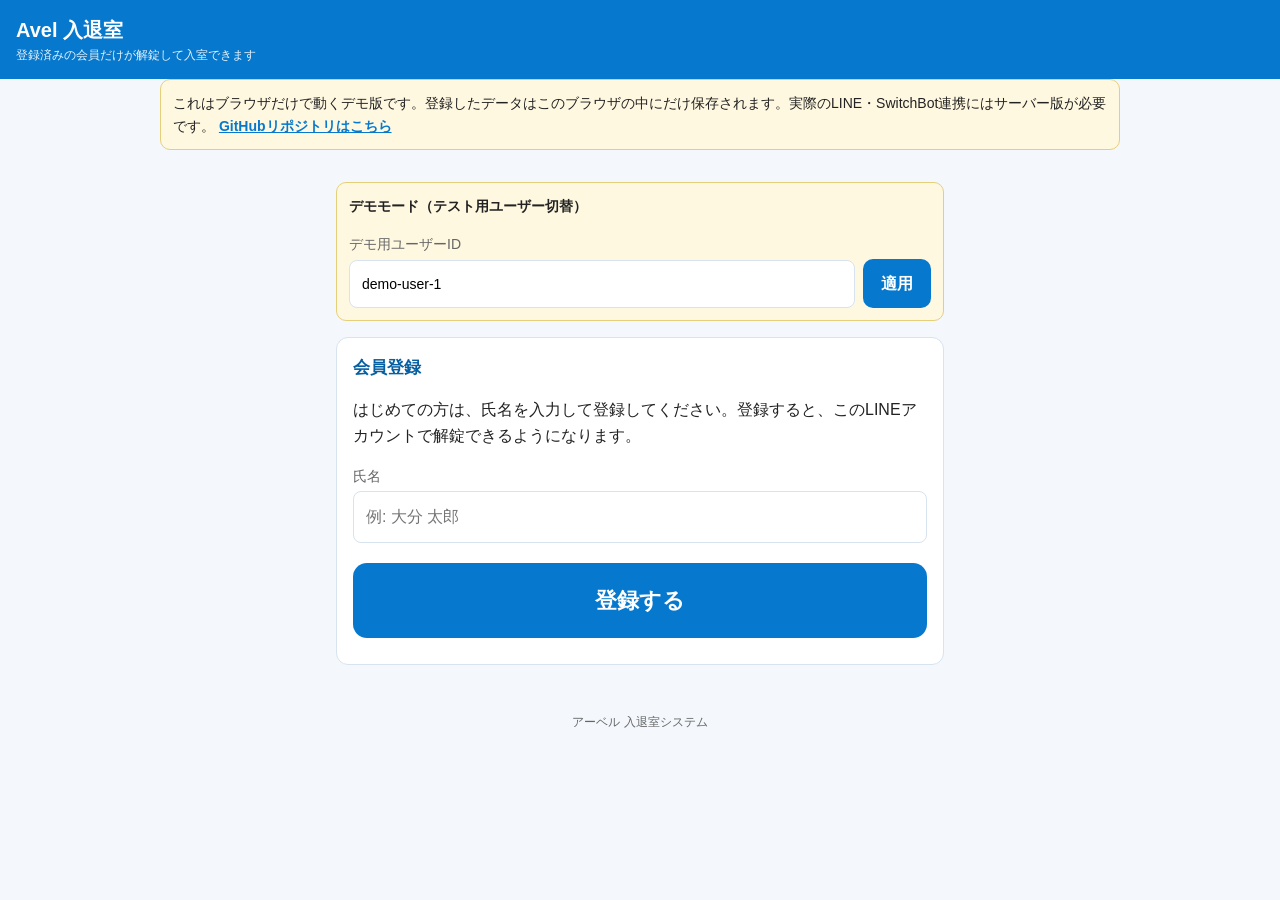
==== index.html @ 8617cf90 "GitHub Pages用 静的デモ: ブラウザ内で動くモックバックエンド＋デモバナー" ====
<!DOCTYPE html>
<html lang="ja">
<head>
<meta charset="UTF-8">
<meta name="viewport" content="width=device-width, initial-scale=1">
<title>アーベル 入退室</title>
<link rel="stylesheet" href="style.css">
<script src="https://static.line-scdn.net/liff/edge/2/sdk.js"></script>
</head>
<body>
<header class="app-header">
  <h1>Avel 入退室</h1>
  <div class="subtitle">登録済みの会員だけが解錠して入室できます</div>
</header>

<div class="static-demo-banner">
  これはブラウザだけで動くデモ版です。登録したデータはこのブラウザの中にだけ保存されます。実際のLINE・SwitchBot連携にはサーバー版が必要です。
  <a href="https://github.com/03masa5545-rgb/abel-entry-system" target="_blank" rel="noopener">GitHubリポジトリはこちら</a>
</div>

<main>
  <!-- デモモード時のみ表示 -->
  <div id="demoBar" class="demo-bar hidden">
    <div class="title">デモモード（テスト用ユーザー切替）</div>
    <div class="inline-form">
      <div class="grow">
        <label for="demoUserId">デモ用ユーザーID</label>
        <input type="text" id="demoUserId" placeholder="例: demo-user-1">
      </div>
      <button id="demoApplyBtn" type="button">適用</button>
    </div>
  </div>

  <div id="message" class="message" role="alert"></div>

  <div id="loading" class="card">読み込み中…</div>

  <!-- 未登録時 -->
  <section id="registerView" class="card hidden">
    <h2>会員登録</h2>
    <p>はじめての方は、氏名を入力して登録してください。登録すると、このLINEアカウントで解錠できるようになります。</p>
    <label for="regName">氏名</label>
    <input type="text" id="regName" autocomplete="name" placeholder="例: 大分 太郎">
    <div class="actions">
      <button id="registerBtn" type="button" class="btn-big">登録する</button>
    </div>
  </section>

  <!-- 登録済み -->
  <div id="mainView" class="hidden">
    <section class="card">
      <h2><span id="memberName"></span> さん</h2>
      <div class="status-box">
        <div class="state" id="stateText">—</div>
        <div class="detail" id="stateDetail"></div>
      </div>
      <button id="entryBtn" type="button" class="btn-big">入室（解錠）</button>
      <button id="exitBtn" type="button" class="btn-big btn-exit hidden">退室</button>
      <p class="small">退室の記録がない場合は、入室から12時間で自動退室扱いになります。</p>
    </section>

    <section class="card">
      <h2>あなたの順位</h2>
      <div class="rank-grid">
        <div class="rank-box">
          <div class="num" id="rankCount">—</div>
          <div class="lbl">利用回数</div>
        </div>
        <div class="rank-box">
          <div class="num" id="rankDuration">—</div>
          <div class="lbl">利用時間</div>
        </div>
      </div>
    </section>

    <section class="card">
      <h2>ランキング</h2>
      <div class="tabs" id="periodTabs">
        <button type="button" data-period="month" class="active">今月</button>
        <button type="button" data-period="last_month">先月</button>
        <button type="button" data-period="all">全期間</button>
      </div>
      <div class="tabs" id="typeTabs">
        <button type="button" data-type="count" class="active">回数</button>
        <button type="button" data-type="duration">時間</button>
      </div>
      <div class="table-wrap">
        <table>
          <thead><tr><th>順位</th><th>名前</th><th>回数</th><th>時間</th></tr></thead>
          <tbody id="rankingBody"><tr><td colspan="4">読み込み中…</td></tr></tbody>
        </table>
      </div>
    </section>

    <section class="card">
      <h2>あなたの利用履歴</h2>
      <ul class="plain" id="historyList"><li>読み込み中…</li></ul>
    </section>
  </div>
</main>

<footer class="app-footer">アーベル 入退室システム</footer>
<script src="mock-backend.js"></script>
<script src="app.js"></script>
</body>
</html>
---- style.css ----
/* アーベル入退室システム 共通スタイル
   基調色: 青 #0679CE / スマホ前提・ボタン大きめ */

:root {
  --blue: #0679ce;
  --blue-dark: #055fa1;
  --blue-light: #e8f3fb;
  --text: #222;
  --gray: #666;
  --border: #d7e3ee;
  --error-bg: #fdecec;
  --error-text: #b3261e;
  --ok-bg: #e7f6ec;
  --ok-text: #146c2e;
}

* { box-sizing: border-box; }

body {
  margin: 0;
  font-family: -apple-system, "Hiragino Kaku Gothic ProN", "Hiragino Sans",
    "Noto Sans JP", Meiryo, sans-serif;
  color: var(--text);
  background: #f4f8fc;
  line-height: 1.6;
  -webkit-text-size-adjust: 100%;
}

header.app-header {
  background: var(--blue);
  color: #fff;
  padding: 14px 16px;
}
header.app-header h1 {
  margin: 0;
  font-size: 20px;
  font-weight: 700;
}
header.app-header .subtitle {
  font-size: 12px;
  opacity: 0.9;
}

main {
  max-width: 640px;
  margin: 0 auto;
  padding: 16px;
}
main.wide { max-width: 960px; }

.card {
  background: #fff;
  border: 1px solid var(--border);
  border-radius: 12px;
  padding: 16px;
  margin-bottom: 16px;
}
.card h2 {
  margin: 0 0 12px;
  font-size: 17px;
  color: var(--blue-dark);
}
.card h3 {
  margin: 16px 0 8px;
  font-size: 15px;
}

/* メッセージ表示 */
.message {
  display: none;
  border-radius: 8px;
  padding: 12px;
  margin-bottom: 16px;
  font-size: 15px;
  white-space: pre-wrap;
}
.message.show { display: block; }
.message.error { background: var(--error-bg); color: var(--error-text); }
.message.ok { background: var(--ok-bg); color: var(--ok-text); }

/* ボタン */
button, .btn {
  font: inherit;
  cursor: pointer;
  border: none;
  border-radius: 10px;
  padding: 12px 18px;
  background: var(--blue);
  color: #fff;
  font-size: 16px;
  font-weight: 600;
  text-decoration: none;
  display: inline-block;
  text-align: center;
}
button:hover, .btn:hover { background: var(--blue-dark); }
button:disabled { background: #9db8cc; cursor: not-allowed; }
button.secondary, .btn.secondary {
  background: #fff;
  color: var(--blue);
  border: 2px solid var(--blue);
}
button.secondary:hover, .btn.secondary:hover { background: var(--blue-light); }
button.danger { background: #b3261e; }
button.danger:hover { background: #8c1d17; }

.btn-big {
  display: block;
  width: 100%;
  padding: 20px;
  font-size: 22px;
  border-radius: 14px;
  margin: 10px 0;
}
.btn-exit { background: #fff; color: var(--blue); border: 3px solid var(--blue); }
.btn-exit:hover { background: var(--blue-light); }

/* フォーム */
label { display: block; font-size: 14px; color: var(--gray); margin: 10px 0 4px; }
input[type="text"], input[type="date"], select {
  font: inherit;
  width: 100%;
  padding: 12px;
  border: 1px solid var(--border);
  border-radius: 8px;
  background: #fff;
}
.inline-form { display: flex; gap: 8px; align-items: flex-end; }
.inline-form .grow { flex: 1; }
.inline-form button { white-space: nowrap; }

/* 状態表示 */
.status-box {
  background: var(--blue-light);
  border-radius: 10px;
  padding: 14px;
  text-align: center;
  margin-bottom: 8px;
}
.status-box .state { font-size: 22px; font-weight: 700; color: var(--blue-dark); }
.status-box .detail { font-size: 14px; color: var(--gray); }

/* タブ */
.tabs { display: flex; gap: 6px; margin: 8px 0 12px; flex-wrap: wrap; }
.tabs button {
  background: #fff;
  color: var(--blue);
  border: 1px solid var(--blue);
  padding: 8px 14px;
  font-size: 14px;
  border-radius: 999px;
}
.tabs button.active { background: var(--blue); color: #fff; }

/* 表 */
table { width: 100%; border-collapse: collapse; font-size: 14px; }
th, td { padding: 8px 6px; border-bottom: 1px solid var(--border); text-align: left; vertical-align: top; }
th { color: var(--gray); font-weight: 600; white-space: nowrap; }
.table-wrap { overflow-x: auto; }

/* リスト */
ul.plain { list-style: none; margin: 0; padding: 0; }
ul.plain li { padding: 8px 0; border-bottom: 1px solid var(--border); }
ul.plain li:last-child { border-bottom: none; }

.badge {
  display: inline-block;
  font-size: 12px;
  padding: 2px 8px;
  border-radius: 999px;
  background: var(--blue-light);
  color: var(--blue-dark);
}
.badge.ng { background: var(--error-bg); color: var(--error-text); }

.rank-grid { display: flex; gap: 12px; }
.rank-box {
  flex: 1;
  background: var(--blue-light);
  border-radius: 10px;
  padding: 12px;
  text-align: center;
}
.rank-box .num { font-size: 24px; font-weight: 700; color: var(--blue-dark); }
.rank-box .lbl { font-size: 13px; color: var(--gray); }

.stat-grid { display: flex; gap: 12px; }
.stat-box {
  flex: 1;
  background: var(--blue-light);
  border-radius: 10px;
  padding: 12px;
  text-align: center;
}
.stat-box .num { font-size: 28px; font-weight: 700; color: var(--blue-dark); }
.stat-box .lbl { font-size: 13px; color: var(--gray); }

.demo-bar {
  background: #fff8e1;
  border: 1px solid #e6cf7a;
  border-radius: 10px;
  padding: 12px;
  margin-bottom: 16px;
  font-size: 14px;
}
.demo-bar .title { font-weight: 700; margin-bottom: 6px; }

.static-demo-banner {
  background: #fff8e1;
  border: 1px solid #e6cf7a;
  border-radius: 10px;
  padding: 12px;
  margin: 0 auto 16px;
  max-width: 960px;
  font-size: 14px;
  line-height: 1.6;
}
.static-demo-banner a { color: var(--blue); font-weight: 700; }

.hidden { display: none !important; }
.small { font-size: 13px; color: var(--gray); }
.actions { display: flex; gap: 8px; flex-wrap: wrap; margin-top: 10px; }
footer.app-footer { text-align: center; color: var(--gray); font-size: 12px; padding: 16px; }
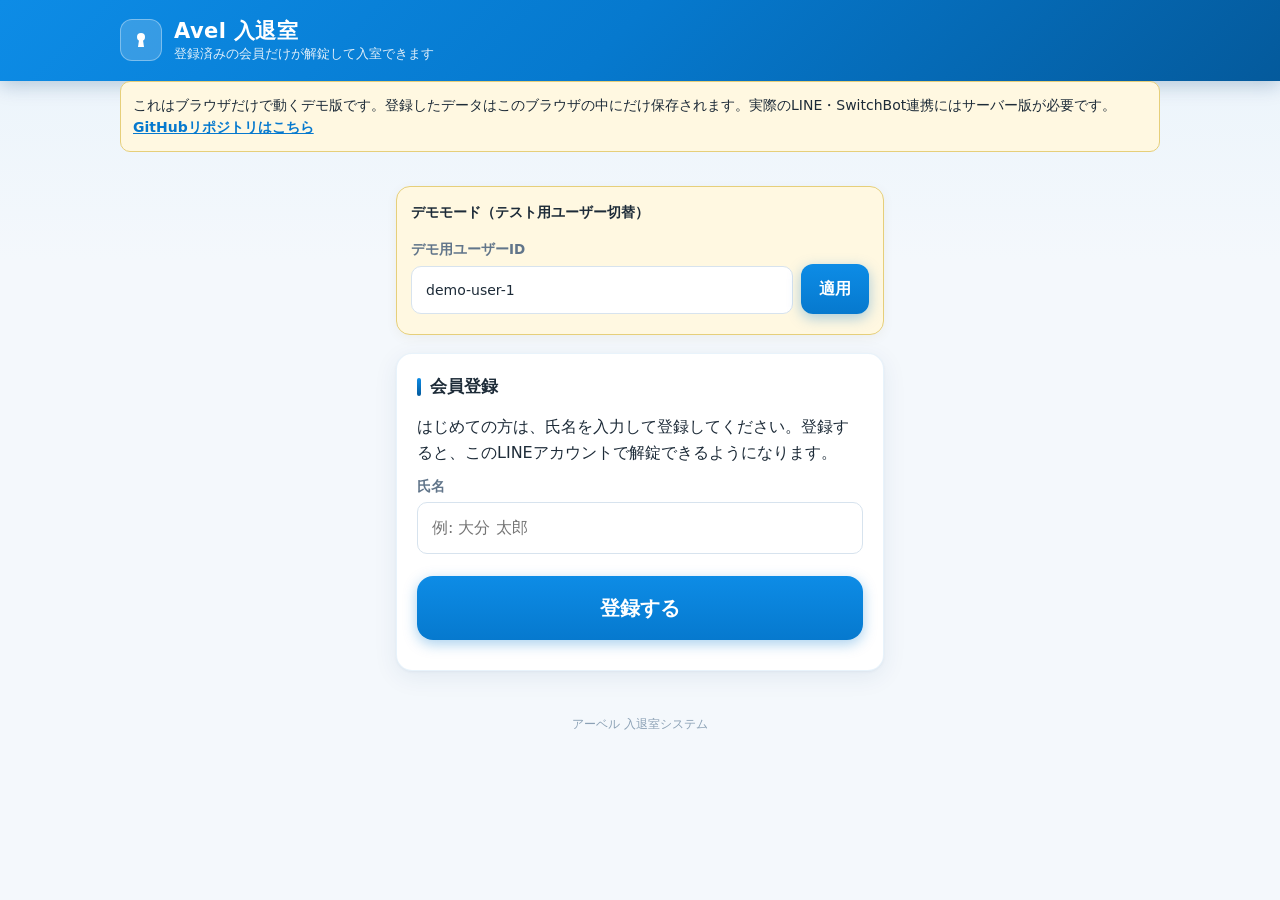
==== commit 447ad33b: "UI刷新を反映＋モックにイベントモード・解錠共有ウィンドウを追加" ====
--- a/index.html
+++ b/index.html
@@ -9,14 +9,20 @@
 </head>
 <body>
 <header class="app-header">
-  <h1>Avel 入退室</h1>
-  <div class="subtitle">登録済みの会員だけが解錠して入室できます</div>
+  <div class="brand">
+    <span class="brand-mark" aria-hidden="true"><svg viewBox="0 0 24 24" fill="#fff"><circle cx="12" cy="9" r="4"/><path d="M10.1 11.6h3.8l1.1 7.4H9z"/></svg></span>
+    <div>
+      <h1>Avel 入退室</h1>
+      <div class="subtitle">登録済みの会員だけが解錠して入室できます</div>
+    </div>
+  </div>
 </header>
 
 <div class="static-demo-banner">
   これはブラウザだけで動くデモ版です。登録したデータはこのブラウザの中にだけ保存されます。実際のLINE・SwitchBot連携にはサーバー版が必要です。
   <a href="https://github.com/03masa5545-rgb/abel-entry-system" target="_blank" rel="noopener">GitHubリポジトリはこちら</a>
 </div>
+
 
 <main>
   <!-- デモモード時のみ表示 -->
@@ -54,8 +60,9 @@
         <div class="state" id="stateText">—</div>
         <div class="detail" id="stateDetail"></div>
       </div>
-      <button id="entryBtn" type="button" class="btn-big">入室（解錠）</button>
-      <button id="exitBtn" type="button" class="btn-big btn-exit hidden">退室</button>
+      <div id="eventModeNote" class="event-note hidden">イベントモード中：ドアが開いています。そのまま入室ボタンを押してください（解錠は行われません）</div>
+      <button id="entryBtn" type="button" class="btn-big btn-entry"><svg class="btn-icon" viewBox="0 0 24 24" fill="none" stroke="currentColor" stroke-width="2.2" stroke-linecap="round" stroke-linejoin="round" aria-hidden="true"><circle cx="7.5" cy="16.5" r="4"/><path d="M10.8 13.2 20 4"/><path d="M15.2 9.3l2.8 2.8"/></svg><span>入室（解錠）</span></button>
+      <button id="exitBtn" type="button" class="btn-big btn-exit hidden"><svg class="btn-icon" viewBox="0 0 24 24" fill="none" stroke="currentColor" stroke-width="2.2" stroke-linecap="round" stroke-linejoin="round" aria-hidden="true"><path d="M9 21H5a2 2 0 0 1-2-2V5a2 2 0 0 1 2-2h4"/><path d="M16 17l5-5-5-5"/><path d="M21 12H9"/></svg><span>退室</span></button>
       <p class="small">退室の記録がない場合は、入室から12時間で自動退室扱いになります。</p>
     </section>
 
--- a/style.css
+++ b/style.css
@@ -1,223 +1,459 @@
 /* アーベル入退室システム 共通スタイル
-   基調色: 青 #0679CE / スマホ前提・ボタン大きめ */
+   基調色: 青 #0679CE / スマホ前提・大きめボタン・カード型レイアウト */
 
 :root {
   --blue: #0679ce;
-  --blue-dark: #055fa1;
+  --blue-bright: #0d8ce6;
+  --blue-dark: #045a9c;
+  --blue-deep: #034a82;
   --blue-light: #e8f3fb;
-  --text: #222;
-  --gray: #666;
+  --blue-pale: #f2f8fd;
+  --text: #1d2b38;
+  --gray: #61758a;
+  --gray-light: #8ba1b5;
   --border: #d7e3ee;
   --error-bg: #fdecec;
   --error-text: #b3261e;
   --ok-bg: #e7f6ec;
   --ok-text: #146c2e;
+  --in-bg: #e2f6e9;
+  --in-text: #0f7a33;
+  --out-bg: #e6edf3;
+  --out-text: #54687c;
+  --shadow-card: 0 6px 24px rgba(4, 60, 110, 0.08), 0 1px 3px rgba(4, 60, 110, 0.05);
+  --shadow-btn: 0 4px 14px rgba(6, 121, 206, 0.35);
+  --radius: 16px;
 }
 
 * { box-sizing: border-box; }
 
 body {
   margin: 0;
-  font-family: -apple-system, "Hiragino Kaku Gothic ProN", "Hiragino Sans",
-    "Noto Sans JP", Meiryo, sans-serif;
+  font-family: system-ui, -apple-system, "Hiragino Kaku Gothic ProN",
+    "Hiragino Sans", "Noto Sans JP", Meiryo, sans-serif;
   color: var(--text);
-  background: #f4f8fc;
+  background: linear-gradient(180deg, #e9f3fb 0, #f4f8fc 260px, #f4f8fc 100%);
+  background-attachment: fixed;
   line-height: 1.6;
   -webkit-text-size-adjust: 100%;
 }
 
+/* ---------- ヘッダー ---------- */
 header.app-header {
-  background: var(--blue);
+  background: linear-gradient(135deg, var(--blue-bright) 0%, var(--blue) 48%, var(--blue-dark) 100%);
   color: #fff;
-  padding: 14px 16px;
-}
+  padding: 18px 20px;
+  box-shadow: 0 4px 18px rgba(4, 60, 110, 0.25);
+}
+header.app-header .brand {
+  display: flex;
+  align-items: center;
+  gap: 12px;
+  max-width: 1040px;
+  margin: 0 auto;
+}
+header.app-header .brand-mark {
+  flex: none;
+  width: 42px;
+  height: 42px;
+  border-radius: 12px;
+  background: rgba(255, 255, 255, 0.18);
+  border: 1px solid rgba(255, 255, 255, 0.35);
+  display: flex;
+  align-items: center;
+  justify-content: center;
+}
+header.app-header .brand-mark svg { width: 24px; height: 24px; display: block; }
 header.app-header h1 {
   margin: 0;
-  font-size: 20px;
-  font-weight: 700;
+  font-size: 21px;
+  font-weight: 800;
+  letter-spacing: 0.02em;
+  line-height: 1.3;
 }
 header.app-header .subtitle {
-  font-size: 12px;
-  opacity: 0.9;
-}
-
+  font-size: 12.5px;
+  opacity: 0.88;
+  line-height: 1.4;
+}
+
+/* ---------- レイアウト ---------- */
 main {
-  max-width: 640px;
+  max-width: 520px;
   margin: 0 auto;
-  padding: 16px;
-}
-main.wide { max-width: 960px; }
+  padding: 18px 16px 8px;
+}
+main.wide { max-width: 1040px; }
 
 .card {
   background: #fff;
-  border: 1px solid var(--border);
-  border-radius: 12px;
-  padding: 16px;
-  margin-bottom: 16px;
+  border: 1px solid rgba(6, 121, 206, 0.09);
+  border-radius: var(--radius);
+  box-shadow: var(--shadow-card);
+  padding: 20px;
+  margin-bottom: 18px;
 }
 .card h2 {
-  margin: 0 0 12px;
-  font-size: 17px;
-  color: var(--blue-dark);
+  margin: 0 0 14px;
+  font-size: 16.5px;
+  font-weight: 700;
+  color: var(--text);
+  display: flex;
+  align-items: center;
+}
+.card h2::before {
+  content: "";
+  flex: none;
+  width: 4px;
+  height: 1.05em;
+  border-radius: 2px;
+  background: linear-gradient(180deg, var(--blue-bright), var(--blue-dark));
+  margin-right: 9px;
 }
 .card h3 {
-  margin: 16px 0 8px;
-  font-size: 15px;
-}
-
-/* メッセージ表示 */
+  margin: 20px 0 8px;
+  font-size: 14.5px;
+  font-weight: 700;
+  color: var(--blue-deep);
+}
+.card p { margin: 8px 0; }
+
+/* ---------- メッセージ ---------- */
 .message {
   display: none;
-  border-radius: 8px;
-  padding: 12px;
+  border-radius: 12px;
+  padding: 12px 14px;
   margin-bottom: 16px;
   font-size: 15px;
+  font-weight: 600;
   white-space: pre-wrap;
+  border: 1px solid transparent;
 }
 .message.show { display: block; }
-.message.error { background: var(--error-bg); color: var(--error-text); }
-.message.ok { background: var(--ok-bg); color: var(--ok-text); }
-
-/* ボタン */
+.message.error { background: var(--error-bg); color: var(--error-text); border-color: #f3c1bd; }
+.message.ok { background: var(--ok-bg); color: var(--ok-text); border-color: #bfe6cc; }
+
+/* ---------- ボタン ---------- */
 button, .btn {
   font: inherit;
   cursor: pointer;
   border: none;
-  border-radius: 10px;
+  border-radius: 12px;
   padding: 12px 18px;
-  background: var(--blue);
+  background: linear-gradient(180deg, var(--blue-bright), var(--blue));
+  box-shadow: var(--shadow-btn);
   color: #fff;
   font-size: 16px;
-  font-weight: 600;
+  font-weight: 700;
   text-decoration: none;
   display: inline-block;
   text-align: center;
-}
-button:hover, .btn:hover { background: var(--blue-dark); }
-button:disabled { background: #9db8cc; cursor: not-allowed; }
+  transition: transform 0.12s ease, box-shadow 0.12s ease, background 0.15s ease, opacity 0.15s ease;
+  -webkit-tap-highlight-color: transparent;
+}
+button:hover, .btn:hover { background: linear-gradient(180deg, var(--blue), var(--blue-dark)); }
+button:active, .btn:active { transform: translateY(1px) scale(0.99); box-shadow: 0 2px 8px rgba(6, 121, 206, 0.3); }
+button:disabled { background: #a9c3d8; box-shadow: none; cursor: not-allowed; transform: none; }
 button.secondary, .btn.secondary {
   background: #fff;
   color: var(--blue);
-  border: 2px solid var(--blue);
+  border: 1.5px solid var(--blue);
+  box-shadow: none;
 }
 button.secondary:hover, .btn.secondary:hover { background: var(--blue-light); }
-button.danger { background: #b3261e; }
+button.secondary:disabled { border-color: #a9c3d8; color: #a9c3d8; background: #fff; }
+button.danger { background: linear-gradient(180deg, #c9332b, #b3261e); box-shadow: 0 4px 14px rgba(179, 38, 30, 0.3); }
 button.danger:hover { background: #8c1d17; }
 
 .btn-big {
-  display: block;
+  display: flex;
+  align-items: center;
+  justify-content: center;
+  gap: 10px;
   width: 100%;
-  padding: 20px;
-  font-size: 22px;
-  border-radius: 14px;
+  min-height: 64px;
+  padding: 16px 20px;
+  font-size: 20px;
+  font-weight: 800;
+  border-radius: var(--radius);
   margin: 10px 0;
 }
-.btn-exit { background: #fff; color: var(--blue); border: 3px solid var(--blue); }
-.btn-exit:hover { background: var(--blue-light); }
-
-/* フォーム */
-label { display: block; font-size: 14px; color: var(--gray); margin: 10px 0 4px; }
-input[type="text"], input[type="date"], select {
+.btn-big .btn-icon { width: 26px; height: 26px; flex: none; }
+
+/* 主役ボタン: 入室（解錠） */
+.btn-entry {
+  min-height: 78px;
+  font-size: 23px;
+  letter-spacing: 0.03em;
+  background: linear-gradient(135deg, var(--blue-bright) 0%, var(--blue) 55%, var(--blue-dark) 100%);
+  box-shadow: 0 12px 28px rgba(6, 121, 206, 0.42), 0 2px 6px rgba(6, 121, 206, 0.3);
+  animation: entry-pulse 2.6s ease-in-out infinite;
+}
+.btn-entry:hover { background: linear-gradient(135deg, var(--blue) 0%, var(--blue-dark) 100%); }
+.btn-entry:active { transform: scale(0.98); animation: none; box-shadow: 0 4px 12px rgba(6, 121, 206, 0.35); }
+.btn-entry:disabled { animation: none; }
+@keyframes entry-pulse {
+  0%, 100% { box-shadow: 0 12px 28px rgba(6, 121, 206, 0.42), 0 0 0 0 rgba(6, 121, 206, 0.28); }
+  50% { box-shadow: 0 12px 28px rgba(6, 121, 206, 0.42), 0 0 0 9px rgba(6, 121, 206, 0); }
+}
+@media (prefers-reduced-motion: reduce) {
+  .btn-entry { animation: none; }
+  button, .btn { transition: none; }
+}
+
+/* 副次ボタン: 退室 */
+.btn-exit {
+  min-height: 60px;
+  font-size: 18px;
+  font-weight: 700;
+  background: #fff;
+  color: #3d5a74;
+  border: 2px solid #c3d5e4;
+  box-shadow: 0 2px 8px rgba(4, 60, 110, 0.06);
+}
+.btn-exit:hover { background: var(--blue-pale); border-color: var(--blue); color: var(--blue-dark); }
+.btn-exit .btn-icon { width: 22px; height: 22px; }
+
+/* ---------- フォーム ---------- */
+label { display: block; font-size: 13.5px; font-weight: 600; color: var(--gray); margin: 10px 0 5px; }
+input[type="text"], input[type="date"], input[type="number"],
+input[type="password"], select {
   font: inherit;
   width: 100%;
-  padding: 12px;
-  border: 1px solid var(--border);
-  border-radius: 8px;
-  background: #fff;
-}
-.inline-form { display: flex; gap: 8px; align-items: flex-end; }
-.inline-form .grow { flex: 1; }
+  padding: 12px 14px;
+  border: 1.5px solid var(--border);
+  border-radius: 10px;
+  background: #fff;
+  color: var(--text);
+  transition: border-color 0.15s ease, box-shadow 0.15s ease;
+}
+input[type="text"]:focus, input[type="date"]:focus, input[type="number"]:focus,
+input[type="password"]:focus, select:focus {
+  outline: none;
+  border-color: var(--blue);
+  box-shadow: 0 0 0 3px rgba(6, 121, 206, 0.18);
+}
+.inline-form { display: flex; gap: 8px; align-items: flex-end; margin-bottom: 6px; }
+.inline-form .grow { flex: 1; min-width: 0; }
 .inline-form button { white-space: nowrap; }
 
-/* 状態表示 */
+/* ---------- 状態表示 ---------- */
 .status-box {
-  background: var(--blue-light);
-  border-radius: 10px;
-  padding: 14px;
+  background: linear-gradient(180deg, #f4faff, var(--blue-light));
+  border: 1px solid #d3e7f6;
+  border-radius: 14px;
+  padding: 16px 14px 14px;
   text-align: center;
-  margin-bottom: 8px;
-}
-.status-box .state { font-size: 22px; font-weight: 700; color: var(--blue-dark); }
-.status-box .detail { font-size: 14px; color: var(--gray); }
-
-/* タブ */
-.tabs { display: flex; gap: 6px; margin: 8px 0 12px; flex-wrap: wrap; }
+  margin-bottom: 10px;
+}
+/* 状態ピル（既定は青系。JS が .is-in / .is-out を付けると色が切り替わる） */
+.status-box .state {
+  display: inline-flex;
+  align-items: center;
+  gap: 8px;
+  padding: 7px 20px;
+  border-radius: 999px;
+  background: #dcecf8;
+  color: var(--blue-deep);
+  font-size: 19px;
+  font-weight: 800;
+  letter-spacing: 0.02em;
+  line-height: 1.35;
+}
+.status-box .state::before {
+  content: "";
+  flex: none;
+  width: 9px;
+  height: 9px;
+  border-radius: 50%;
+  background: var(--blue);
+}
+.status-box .state.is-in { background: var(--in-bg); color: var(--in-text); }
+.status-box .state.is-in::before { background: #1db954; box-shadow: 0 0 0 3px rgba(29, 185, 84, 0.2); }
+.status-box .state.is-out { background: var(--out-bg); color: var(--out-text); }
+.status-box .state.is-out::before { background: #93a7ba; box-shadow: none; }
+.status-box .detail { font-size: 13.5px; color: var(--gray); margin-top: 9px; min-height: 1.2em; }
+
+/* イベントモードの注意書き（app.js が .hidden を外して表示する） */
+.event-note {
+  background: #fff6dd;
+  border: 1.5px solid #ecc95c;
+  color: #7a5b00;
+  border-radius: 12px;
+  padding: 11px 13px;
+  font-size: 14px;
+  font-weight: 700;
+  line-height: 1.55;
+  margin: 10px 0;
+}
+
+/* ---------- タブ ---------- */
+.tabs { display: flex; gap: 6px; margin: 10px 0 14px; flex-wrap: wrap; }
 .tabs button {
   background: #fff;
   color: var(--blue);
-  border: 1px solid var(--blue);
-  padding: 8px 14px;
+  border: 1.5px solid #bcd8ef;
+  box-shadow: none;
+  padding: 8px 16px;
   font-size: 14px;
+  font-weight: 700;
   border-radius: 999px;
 }
-.tabs button.active { background: var(--blue); color: #fff; }
-
-/* 表 */
+.tabs button:hover { background: var(--blue-light); }
+.tabs button.active {
+  background: linear-gradient(180deg, var(--blue-bright), var(--blue));
+  border-color: transparent;
+  color: #fff;
+  box-shadow: var(--shadow-btn);
+}
+
+/* ---------- 表 ---------- */
 table { width: 100%; border-collapse: collapse; font-size: 14px; }
-th, td { padding: 8px 6px; border-bottom: 1px solid var(--border); text-align: left; vertical-align: top; }
-th { color: var(--gray); font-weight: 600; white-space: nowrap; }
-.table-wrap { overflow-x: auto; }
-
-/* リスト */
+th, td { padding: 10px 8px; text-align: left; vertical-align: middle; }
+thead th {
+  background: var(--blue-pale);
+  color: var(--blue-deep);
+  font-size: 12.5px;
+  font-weight: 700;
+  letter-spacing: 0.03em;
+  white-space: nowrap;
+  border-bottom: 2px solid #c9e2f4;
+}
+tbody td { border-bottom: 1px solid #e6eff7; }
+tbody tr { transition: background 0.1s ease; }
+tbody tr:nth-child(even) { background: #f8fbfe; }
+tbody tr:hover { background: var(--blue-pale); }
+.table-wrap { overflow-x: auto; -webkit-overflow-scrolling: touch; }
+
+/* ランキング: 順位セルと上位3位の強調 */
+#rankingBody td:first-child {
+  text-align: center;
+  font-weight: 800;
+  color: var(--blue-dark);
+  white-space: nowrap;
+  width: 72px;
+}
+#rankingBody tr:nth-child(1) { background: #fff8e1; }
+#rankingBody tr:nth-child(2) { background: #f4f7fa; }
+#rankingBody tr:nth-child(3) { background: #fdf1e7; }
+#rankingBody tr:nth-child(-n+3) td:first-child::before {
+  content: "";
+  display: inline-block;
+  width: 11px;
+  height: 11px;
+  border-radius: 50%;
+  margin-right: 6px;
+  vertical-align: -1px;
+  box-shadow: inset 0 -2px 3px rgba(0, 0, 0, 0.18), 0 1px 2px rgba(0, 0, 0, 0.15);
+}
+#rankingBody tr:nth-child(1) td:first-child::before { background: radial-gradient(circle at 35% 30%, #ffe98a, #f2b705 70%); }
+#rankingBody tr:nth-child(2) td:first-child::before { background: radial-gradient(circle at 35% 30%, #ffffff, #b9c6d2 70%); }
+#rankingBody tr:nth-child(3) td:first-child::before { background: radial-gradient(circle at 35% 30%, #ffc79a, #c97b3d 70%); }
+#rankingBody tr:nth-child(1) td:first-child { color: #9a7200; font-size: 15.5px; }
+#rankingBody tr:nth-child(2) td:first-child { color: #5d7183; font-size: 15.5px; }
+#rankingBody tr:nth-child(3) td:first-child { color: #9a5a24; font-size: 15.5px; }
+
+/* ---------- リスト ---------- */
 ul.plain { list-style: none; margin: 0; padding: 0; }
-ul.plain li { padding: 8px 0; border-bottom: 1px solid var(--border); }
-ul.plain li:last-child { border-bottom: none; }
+ul.plain li {
+  display: flex;
+  align-items: baseline;
+  gap: 9px;
+  flex-wrap: wrap;
+  padding: 10px 2px;
+  border-bottom: 1px solid #e6eff7;
+  font-size: 14.5px;
+}
+ul.plain li:last-child { border-bottom: none; padding-bottom: 2px; }
 
 .badge {
   display: inline-block;
+  flex: none;
   font-size: 12px;
-  padding: 2px 8px;
+  font-weight: 700;
+  padding: 3px 10px;
   border-radius: 999px;
   background: var(--blue-light);
   color: var(--blue-dark);
+  line-height: 1.5;
 }
 .badge.ng { background: var(--error-bg); color: var(--error-text); }
 
+/* ---------- 自分の順位（ミニカード） ---------- */
 .rank-grid { display: flex; gap: 12px; }
 .rank-box {
   flex: 1;
-  background: var(--blue-light);
-  border-radius: 10px;
-  padding: 12px;
+  background: linear-gradient(180deg, #f4faff, #e9f4fd);
+  border: 1px solid #d3e7f6;
+  border-radius: 14px;
+  padding: 16px 10px 13px;
   text-align: center;
 }
-.rank-box .num { font-size: 24px; font-weight: 700; color: var(--blue-dark); }
-.rank-box .lbl { font-size: 13px; color: var(--gray); }
-
-.stat-grid { display: flex; gap: 12px; }
+.rank-box .num {
+  font-size: 27px;
+  font-weight: 800;
+  color: var(--blue-deep);
+  line-height: 1.25;
+  letter-spacing: 0.01em;
+}
+.rank-box .lbl { font-size: 12.5px; font-weight: 700; color: var(--gray); margin-top: 3px; }
+
+/* ---------- 管理者: 統計カード ---------- */
+.stat-grid { display: flex; gap: 12px; flex-wrap: wrap; }
 .stat-box {
-  flex: 1;
-  background: var(--blue-light);
-  border-radius: 10px;
-  padding: 12px;
+  flex: 1 1 180px;
+  background: #fff;
+  border: 1px solid var(--border);
+  border-radius: 14px;
+  box-shadow: 0 3px 12px rgba(4, 60, 110, 0.05);
+  padding: 16px;
   text-align: center;
 }
-.stat-box .num { font-size: 28px; font-weight: 700; color: var(--blue-dark); }
-.stat-box .lbl { font-size: 13px; color: var(--gray); }
-
+.stat-box .num {
+  font-size: 32px;
+  font-weight: 800;
+  color: var(--blue-deep);
+  line-height: 1.2;
+}
+.stat-box .lbl { font-size: 12.5px; font-weight: 700; color: var(--gray); margin-top: 2px; }
+.stat-box .actions { justify-content: center; }
+
+/* ---------- デモバー ---------- */
 .demo-bar {
   background: #fff8e1;
   border: 1px solid #e6cf7a;
-  border-radius: 10px;
-  padding: 12px;
-  margin-bottom: 16px;
+  border-radius: 14px;
+  box-shadow: 0 3px 12px rgba(120, 90, 0, 0.06);
+  padding: 14px;
+  margin-bottom: 18px;
   font-size: 14px;
 }
 .demo-bar .title { font-weight: 700; margin-bottom: 6px; }
 
+/* ---------- ユーティリティ ---------- */
+.hidden { display: none !important; }
+.small { font-size: 13px; color: var(--gray); }
+.actions { display: flex; gap: 8px; flex-wrap: wrap; margin-top: 12px; }
+footer.app-footer { text-align: center; color: var(--gray-light); font-size: 12px; padding: 18px 16px 26px; }
+
+@media (max-width: 560px) {
+  main { padding: 14px 12px 4px; }
+  .card { padding: 16px 14px; }
+  header.app-header { padding: 15px 14px; }
+  header.app-header h1 { font-size: 19px; }
+  .btn-entry { min-height: 74px; font-size: 22px; }
+  .inline-form { flex-wrap: wrap; }
+}
+
+/* GitHub Pages デモ用バナー */
 .static-demo-banner {
   background: #fff8e1;
   border: 1px solid #e6cf7a;
   border-radius: 10px;
   padding: 12px;
   margin: 0 auto 16px;
-  max-width: 960px;
+  max-width: 1040px;
   font-size: 14px;
   line-height: 1.6;
 }
-.static-demo-banner a { color: var(--blue); font-weight: 700; }
-
-.hidden { display: none !important; }
-.small { font-size: 13px; color: var(--gray); }
-.actions { display: flex; gap: 8px; flex-wrap: wrap; margin-top: 10px; }
-footer.app-footer { text-align: center; color: var(--gray); font-size: 12px; padding: 16px; }
+.static-demo-banner a { color: #0679CE; font-weight: 700; }
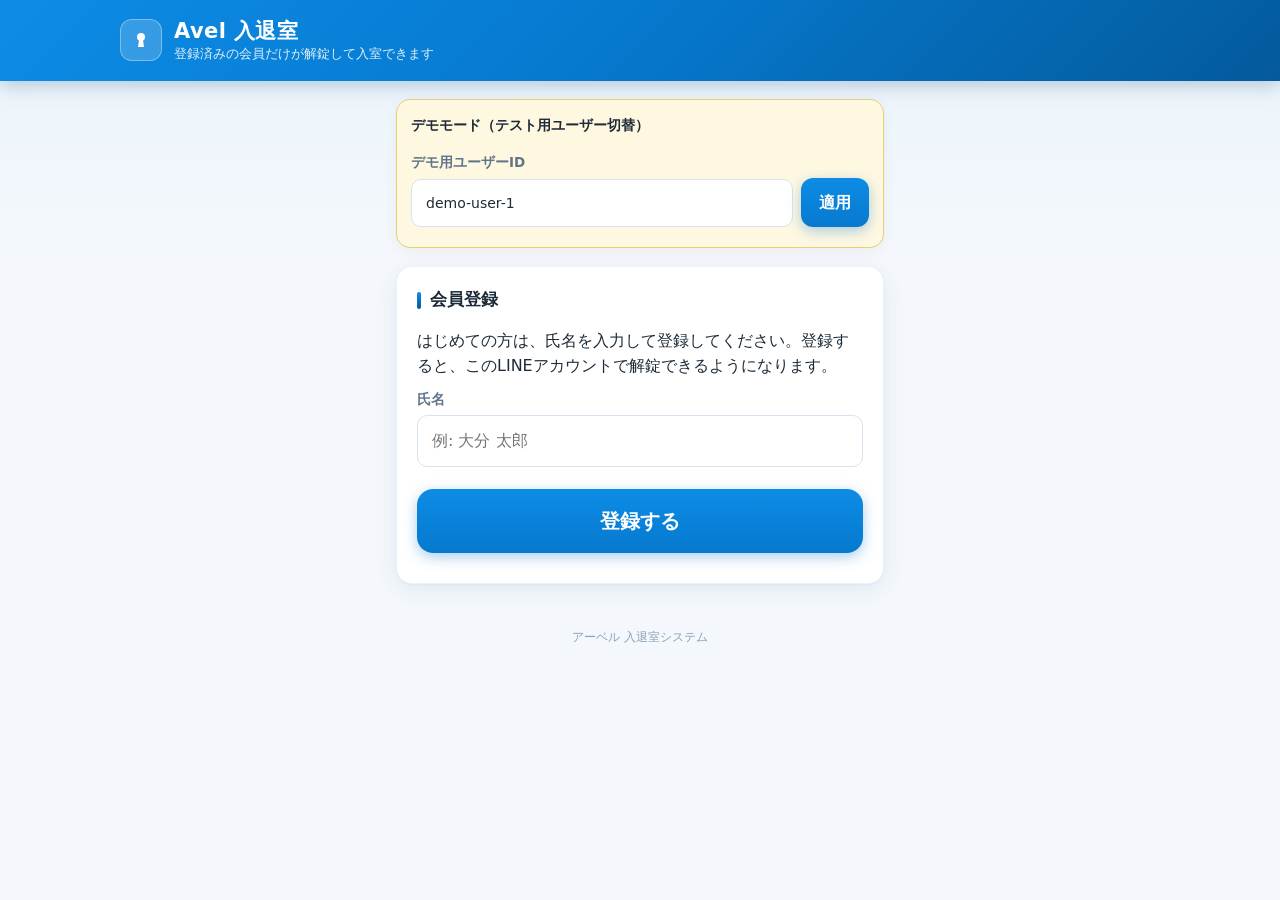
==== commit c8b46e66: "解錠の目安時間（約5秒）をローディングに反映" ====
--- a/index.html
+++ b/index.html
@@ -17,12 +17,6 @@
     </div>
   </div>
 </header>
-
-<div class="static-demo-banner">
-  これはブラウザだけで動くデモ版です。登録したデータはこのブラウザの中にだけ保存されます。実際のLINE・SwitchBot連携にはサーバー版が必要です。
-  <a href="https://github.com/03masa5545-rgb/abel-entry-system" target="_blank" rel="noopener">GitHubリポジトリはこちら</a>
-</div>
-
 
 <main>
   <!-- デモモード時のみ表示 -->
@@ -62,6 +56,7 @@
       </div>
       <div id="eventModeNote" class="event-note hidden">イベントモード中：ドアが開いています。そのまま入室ボタンを押してください（解錠は行われません）</div>
       <button id="entryBtn" type="button" class="btn-big btn-entry"><svg class="btn-icon" viewBox="0 0 24 24" fill="none" stroke="currentColor" stroke-width="2.2" stroke-linecap="round" stroke-linejoin="round" aria-hidden="true"><circle cx="7.5" cy="16.5" r="4"/><path d="M10.8 13.2 20 4"/><path d="M15.2 9.3l2.8 2.8"/></svg><span>入室（解錠）</span></button>
+      <p class="unlock-hint">※ 入室ボタンを押してから鍵が開くまで、約5秒かかります。そのままお待ちください。</p>
       <button id="exitBtn" type="button" class="btn-big btn-exit hidden"><svg class="btn-icon" viewBox="0 0 24 24" fill="none" stroke="currentColor" stroke-width="2.2" stroke-linecap="round" stroke-linejoin="round" aria-hidden="true"><path d="M9 21H5a2 2 0 0 1-2-2V5a2 2 0 0 1 2-2h4"/><path d="M16 17l5-5-5-5"/><path d="M21 12H9"/></svg><span>退室</span></button>
       <p class="small">退室の記録がない場合は、入室から12時間で自動退室扱いになります。</p>
     </section>
@@ -108,6 +103,6 @@
 
 <footer class="app-footer">アーベル 入退室システム</footer>
 <script src="mock-backend.js"></script>
-<script src="app.js"></script>
+  <script src="app.js"></script>
 </body>
 </html>
--- a/style.css
+++ b/style.css
@@ -432,6 +432,56 @@
 
 /* ---------- ユーティリティ ---------- */
 .hidden { display: none !important; }
+
+/* ローディング表示（解錠など時間がかかる処理用） */
+@keyframes abel-spin { to { transform: rotate(360deg); } }
+
+#loading { text-align: center; color: var(--blue-dark, #045a9c); font-weight: 700; }
+#loading::before {
+  content: "";
+  display: block;
+  width: 34px; height: 34px;
+  margin: 6px auto 12px;
+  border-radius: 50%;
+  border: 4px solid rgba(6, 121, 206, .2);
+  border-top-color: #0679CE;
+  animation: abel-spin .8s linear infinite;
+}
+
+button.is-loading { pointer-events: none; opacity: .88; }
+button.is-loading .btn-icon { display: none; }
+button.is-loading::before {
+  content: "";
+  flex: none;
+  width: 22px; height: 22px;
+  border-radius: 50%;
+  border: 3px solid rgba(255, 255, 255, .35);
+  border-top-color: #fff;
+  animation: abel-spin .7s linear infinite;
+}
+button.btn-exit.is-loading::before,
+button.secondary.is-loading::before {
+  border-color: rgba(6, 121, 206, .25);
+  border-top-color: #0679CE;
+}
+
+@media (prefers-reduced-motion: reduce) {
+  #loading::before, button.is-loading::before { animation-duration: 2.4s; }
+}
+
+/* 解錠は実測で約5秒かかるため、進み具合が分かるバーを出す */
+@keyframes abel-progress { from { width: 0; } to { width: 92%; } }
+button.btn-entry.is-loading, #unlockBtn.is-loading { position: relative; overflow: hidden; }
+button.btn-entry.is-loading::after, #unlockBtn.is-loading::after {
+  content: "";
+  position: absolute;
+  left: 0; bottom: 0;
+  height: 4px; width: 0;
+  background: rgba(255, 255, 255, .95);
+  animation: abel-progress 5s linear forwards;
+}
+#unlockBtn.is-loading::after { background: rgba(255, 255, 255, .9); }
+.unlock-hint { margin: 10px 2px 0; font-size: 12.5px; color: var(--muted, #5b6b7a); }
 .small { font-size: 13px; color: var(--gray); }
 .actions { display: flex; gap: 8px; flex-wrap: wrap; margin-top: 12px; }
 footer.app-footer { text-align: center; color: var(--gray-light); font-size: 12px; padding: 18px 16px 26px; }
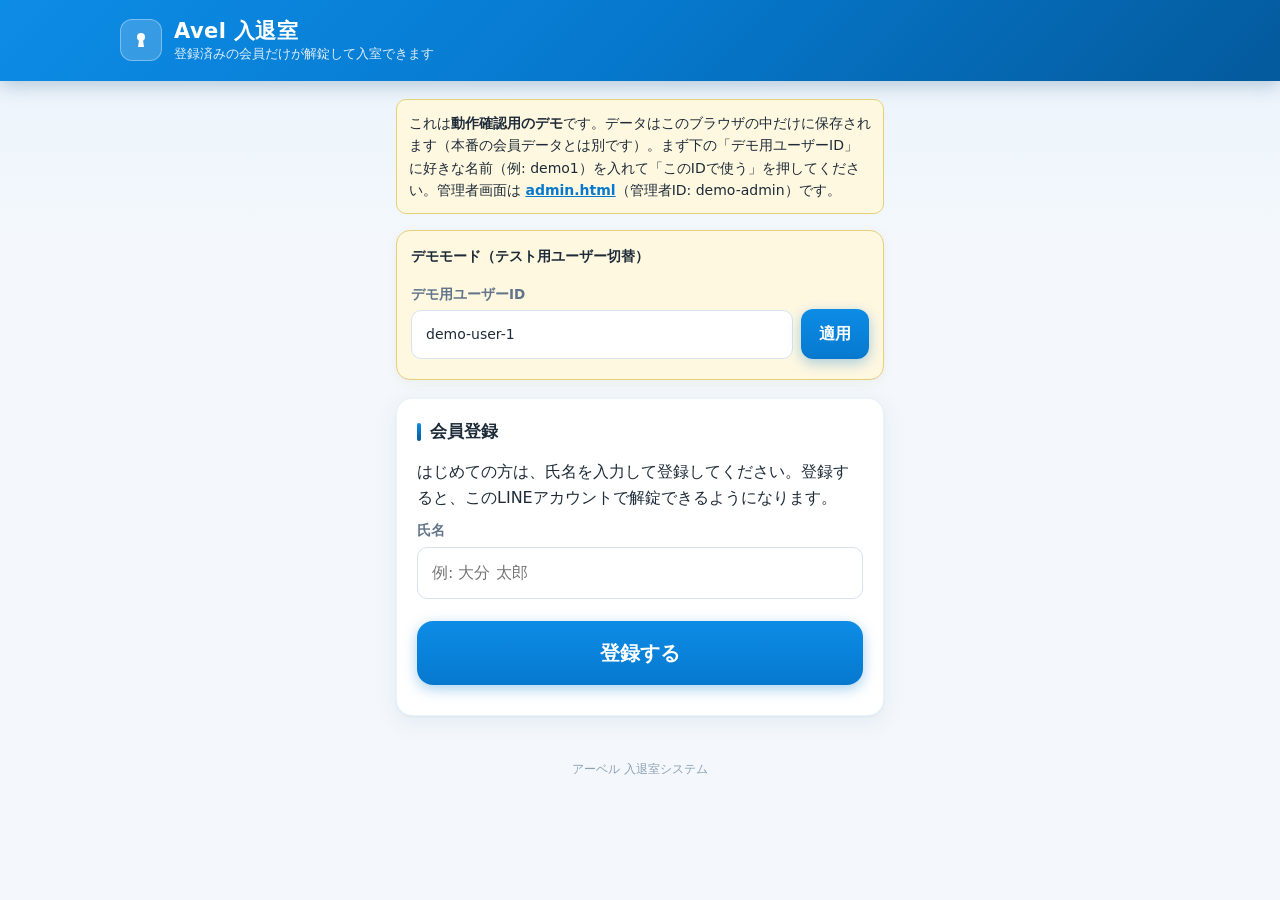
==== commit a032167a: "デモバナーの挿入漏れを修正" ====
--- a/index.html
+++ b/index.html
@@ -19,6 +19,7 @@
 </header>
 
 <main>
+    <div class="static-demo-banner">これは<strong>動作確認用のデモ</strong>です。データはこのブラウザの中だけに保存されます（本番の会員データとは別です）。まず下の「デモ用ユーザーID」に好きな名前（例: demo1）を入れて「このIDで使う」を押してください。管理者画面は <a href="admin.html">admin.html</a>（管理者ID: demo-admin）です。</div>
   <!-- デモモード時のみ表示 -->
   <div id="demoBar" class="demo-bar hidden">
     <div class="title">デモモード（テスト用ユーザー切替）</div>
